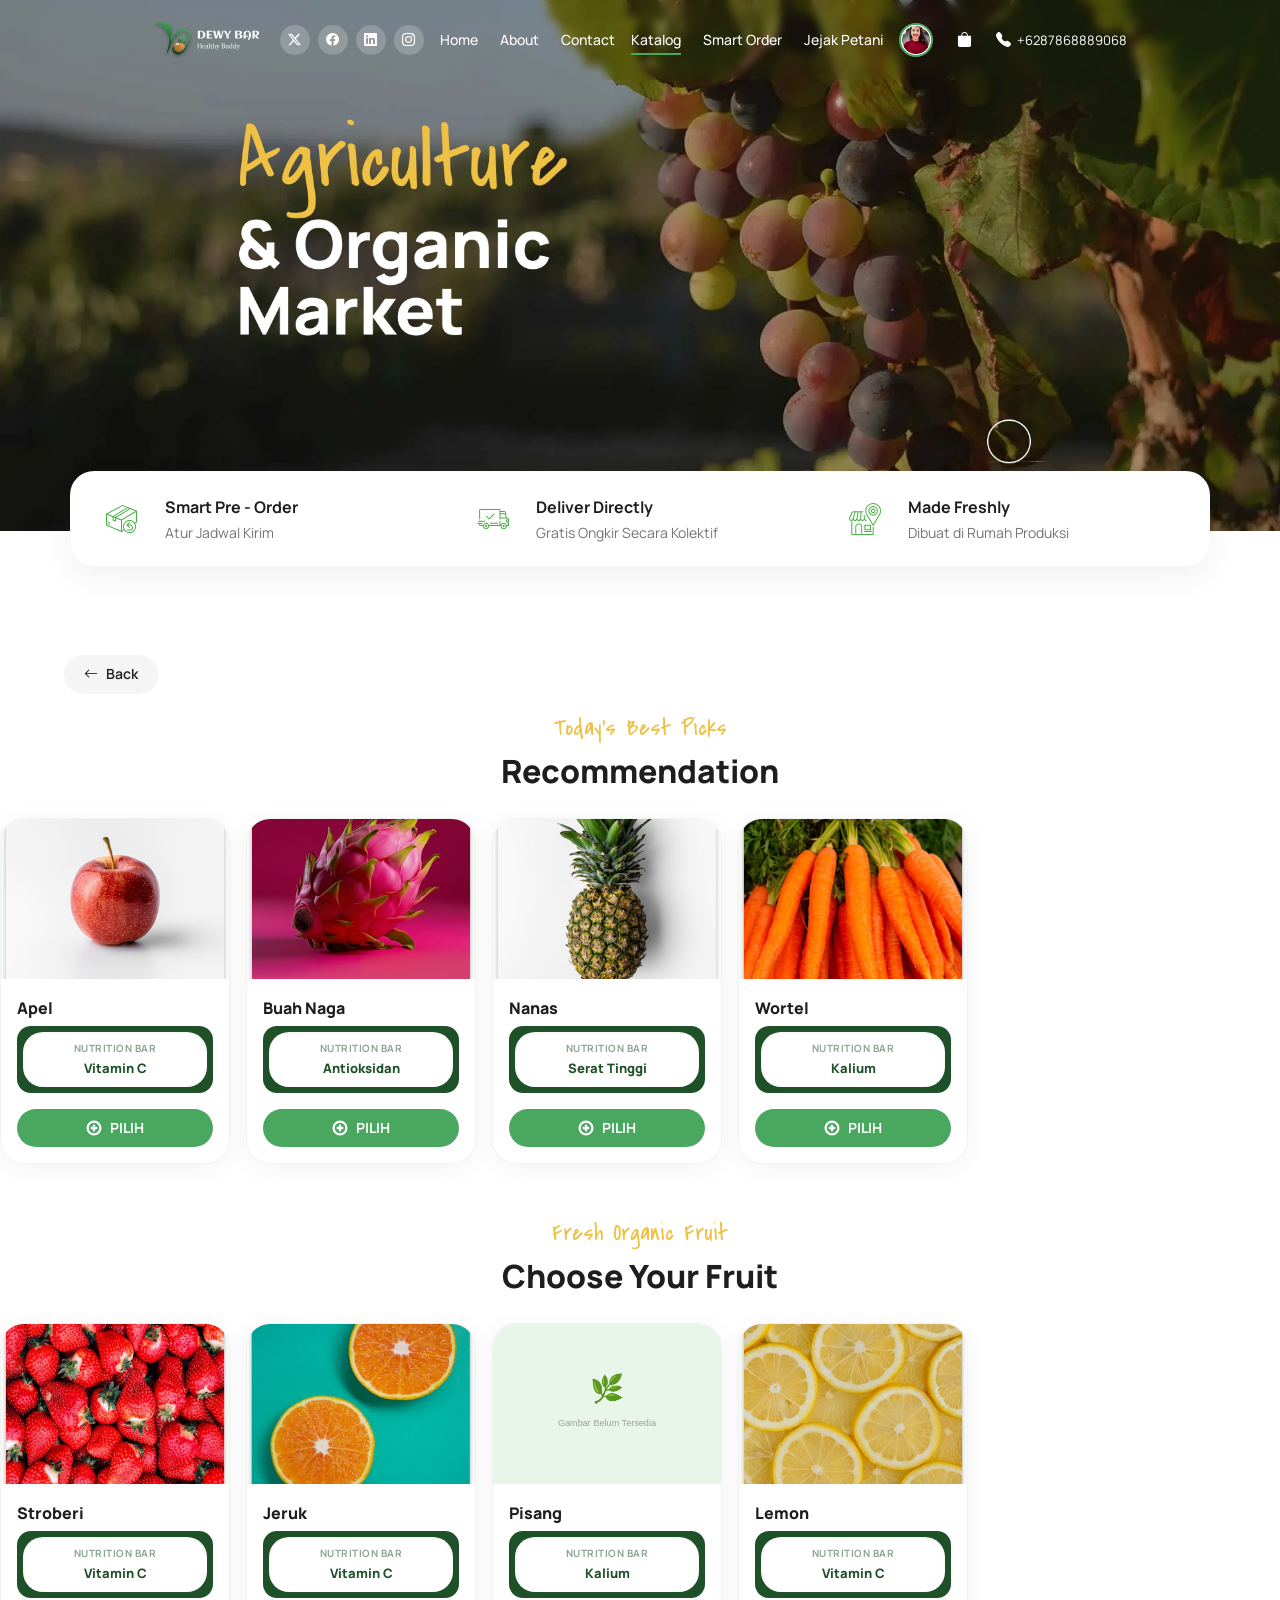
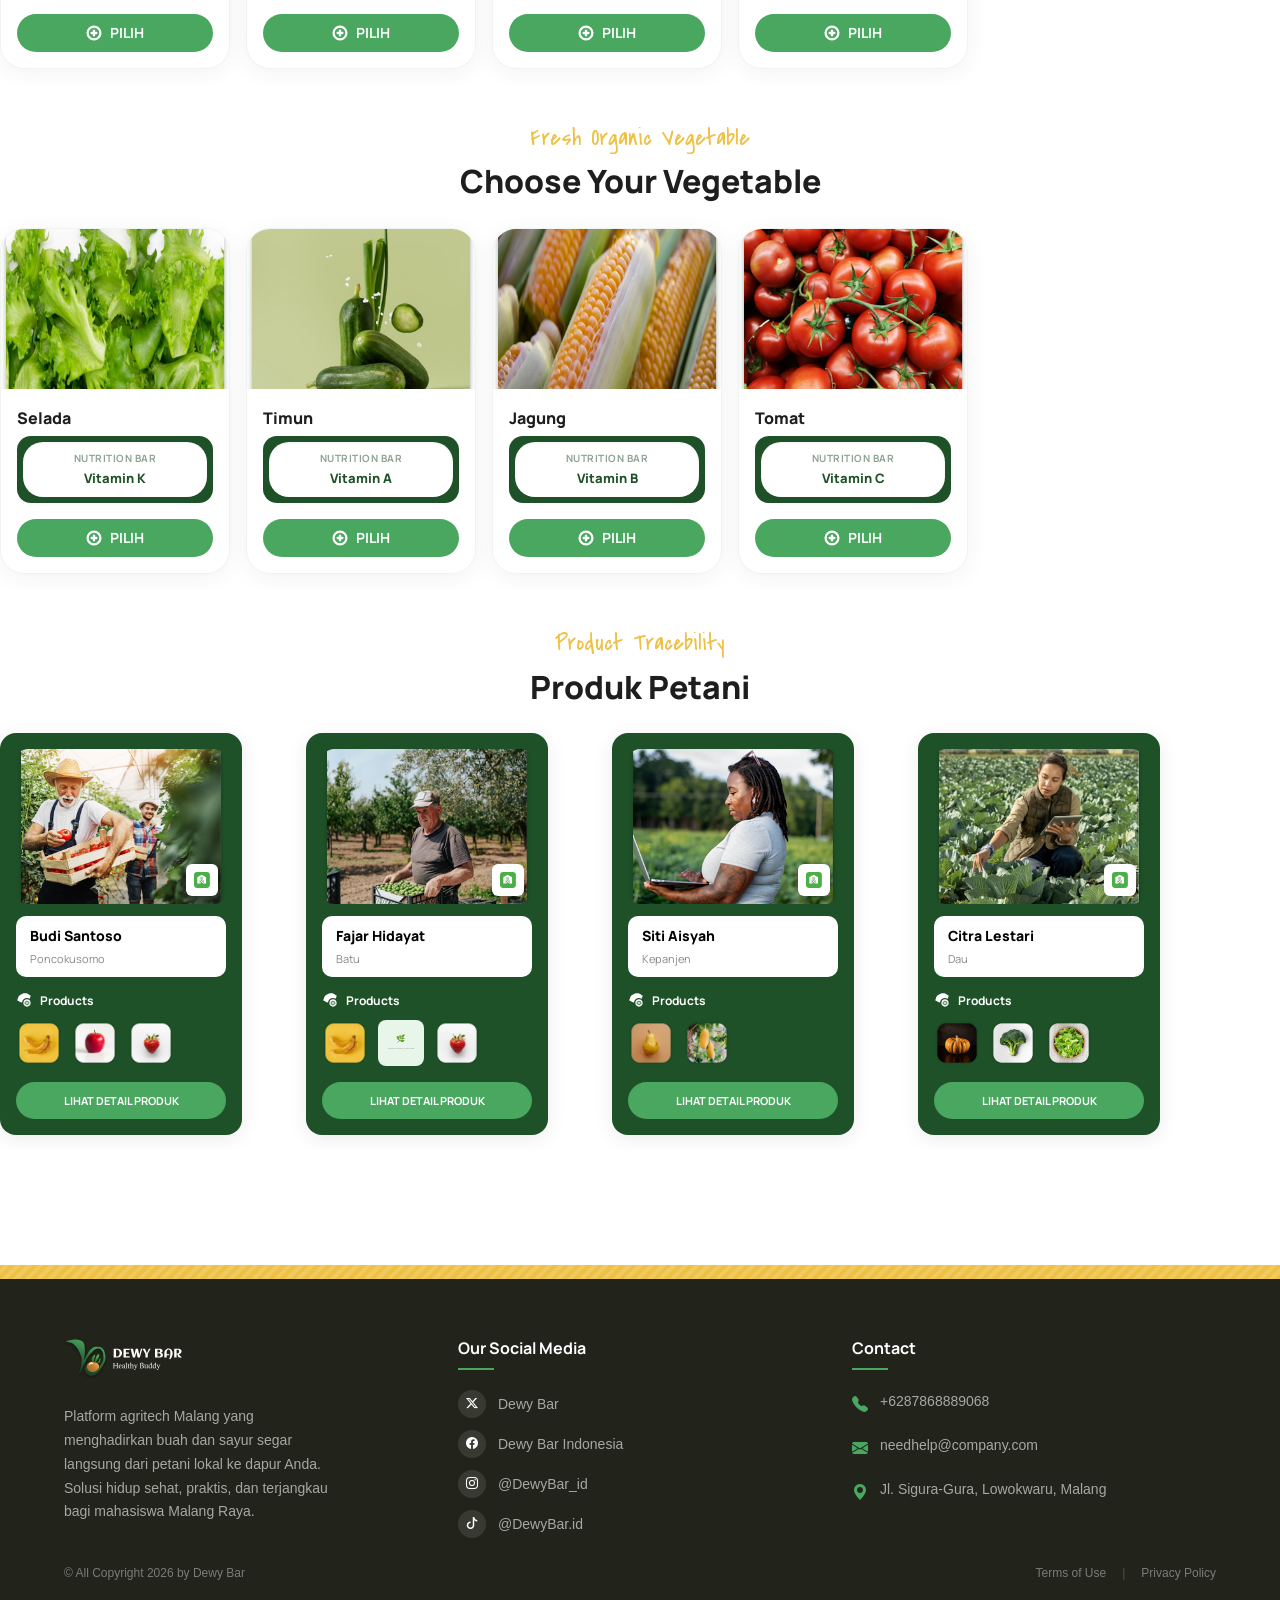
==== views/AfterLogin/katalog-produk-mentah.html @ af2d122d "first commit" ====
<!DOCTYPE html>
<html lang="id">
<head>
  <meta charset="UTF-8">
  <meta name="viewport" content="width=device-width, initial-scale=1.0">
  <title>Katalog Produk Mentah — Dewy Bar</title>
  <link rel="stylesheet" href="https://cdn.jsdelivr.net/npm/bootstrap@5.3.2/dist/css/bootstrap.min.css">
  <link rel="stylesheet" href="https://cdn.jsdelivr.net/npm/bootstrap-icons@1.11.3/font/bootstrap-icons.min.css">
  <link rel="preconnect" href="https://fonts.googleapis.com">
  <link rel="preconnect" href="https://fonts.gstatic.com" crossorigin>
  <link href="https://fonts.googleapis.com/css2?family=Covered+By+Your+Grace&display=swap" rel="stylesheet">
  <link rel="stylesheet" href="../../style/global.css">
  <link rel="stylesheet" href="../../style/navbar.css">
  <link rel="stylesheet" href="../../style/footer.css">
  <link rel="stylesheet" href="../../style/katalog.css">

  <style>
    /* ============================================================
       1. FIX NAVBAR TRANSPARAN MURNI
       ============================================================ */
    .navbar {
      position: fixed !important;
      top: 0;
      left: 0;
      width: 100%;
      z-index: 1000;
      background: transparent !important;
      background-color: transparent !important;
      box-shadow: none !important;
      backdrop-filter: blur(4px) !important;
      -webkit-backdrop-filter: blur(4px) !important;
    }

    .navbar__menu-link, .navbar__phone-number, .navbar__dropdown-name {
      color: #ffffff !important; 
    }
    
    .navbar__social-circle {
      background: rgba(255, 255, 255, 0.2) !important;
      color: #ffffff !important;
    }

    .navbar__hamburger span {
      background: #ffffff !important;
    }
    .navbar__icon-wrapper { color: #ffffff !important; }
    .navbar__cart { color: #ffffff !important; }: MAJU KE KIRI & BERJARAK AMAN DI SISI WEB
       ============================================================ */
    .katalog-main {
      padding-top: 15px !important;
      margin-top: 0 !important;
    }

    .katalog-scroll-container {
      display: flex !important;
      flex-wrap: nowrap !important;
      overflow-x: auto !important;
      gap: 16px !important; /* Jarak antar kartu */
      
      /* Mengunci posisi card pertama agar pas di margin container asli web (24px) */
      padding-left: 24px !important;  
      padding-right: 24px !important; 
      padding-bottom: 15px !important;
      
      /* Snap scroll-padding agar ketika digeser, dia berhenti di batas estetik */
      scroll-padding-left: 24px !important; 
      scroll-padding-right: 24px !important;
      
      /* Trik melebarkan track scroll melampaui pembungkus utama */
      margin-left: -24px !important;
      margin-right: -24px !important;
      scroll-behavior: smooth;
    }

    /* Memastikan komponen kustom tidak rusak atau mengecil di dalam flexbox */
    product-card, farmer-card, product-premium-card {
      display: block !important;
      flex: 0 0 auto !important;
    }

    /* Sembunyikan scrollbar bawaan yang tebal */
    .katalog-scroll-container::-webkit-scrollbar {
      height: 5px;
    }
    .katalog-scroll-container::-webkit-scrollbar-thumb {
      background: rgba(0, 0, 0, 0.1);
      border-radius: 10px;
    }

    /* ============================================================
       3. PEMANGKASAN WHITESPACE ANTAR SECTION (MENGGANTI VAR SP-6)
       ============================================================ */
    .katalog-section {
      margin-top: 0 !important;
      margin-bottom: 35px !important; /* Jarak vertikal ideal antar kategori */
      padding-top: 0 !important;
      padding-bottom: 0 !important;
    }

    /* Mengatasi jarak renggang kosong di bawah sub-title teks */
    .katalog-section div[style*="text-align: center"] {
      margin-bottom: 15px !important; 
    }
  </style>
</head>
<body>

<nav class="navbar" id="mainNavbar">
  <div class="navbar__inner">
    <a href="../../index.html" class="navbar__logo">
      <img src="../../assets/svg/logo_dewy_bar_putih.svg.svg" alt="Dewy Bar" class="navbar__logo-img">
    </a>

    <div class="navbar__social-group">
      <a href="https://www.twitter.com" class="navbar__social-circle" target="_blank" title="Twitter"><i class="bi bi-twitter-x"></i></a>
      <a href="https://www.facebook.com" class="navbar__social-circle" target="_blank" title="Facebook"><i class="bi bi-facebook"></i></a>
      <a href="https://www.linkedin.com" class="navbar__social-circle" target="_blank" title="LinkedIn"><i class="bi bi-linkedin"></i></a>
      <a href="https://www.instagram.com" class="navbar__social-circle" target="_blank" title="Instagram"><i class="bi bi-instagram"></i></a>
    </div>

    <ul class="navbar__nav-links navbar__nav-links--static">
      <li><a href="../../index.html" class="navbar__menu-link">Home</a></li>
      <li><a href="../../index.html#about" class="navbar__menu-link">About</a></li>
      <li><a href="../../index.html#contact" class="navbar__menu-link">Contact</a></li>
    </ul>

    <ul class="navbar__nav-links navbar__nav-links--features">
      <li><a href="katalog-produk-mentah.html" class="navbar__menu-link navbar__menu-link--active">Katalog</a></li>
      <li><a href="smart-pre-order.html" class="navbar__menu-link">Smart Order</a></li>
      <li><a href="jejak-petani.html" class="navbar__menu-link">Jejak Petani</a></li>
    </ul>

    <div class="navbar__actions">
      <div class="navbar__profile">
        <div class="navbar__avatar-wrapper" id="userAvatar" onclick="toggleProfileDropdown()">
          <img src="../../assets/img/homepage/logo_profile.img.png" alt="Profil" class="navbar__avatar">
        </div>
        <div class="navbar__dropdown" id="profileDropdown">
          <div class="navbar__dropdown-name" id="userName">Pengguna</div>
          <hr class="navbar__dropdown-divider">
          <a href="profile-page.html" class="navbar__dropdown-item"><i class="bi bi-person"></i> Profil Saya</a>
          <a href="keranjang.html" class="navbar__dropdown-item"><i class="bi bi-bag"></i> Keranjang</a>
          <a href="smart-pre-order.html" class="navbar__dropdown-item"><i class="bi bi-calendar2-check"></i> Smart Order</a>
          <hr class="navbar__dropdown-divider">
          <a href="#" class="navbar__dropdown-item navbar__dropdown-item--danger" onclick="handleLogout()"><i class="bi bi-box-arrow-right"></i> Logout</a>
        </div>
      </div>

      <a href="keranjang.html" class="navbar__cart" title="Keranjang">
        <span class="navbar__icon-wrapper"><i class="bi bi-bag-fill"></i></span>
        <span class="navbar__cart-badge" id="cartBadge" style="display:none;">0</span>
      </a>

      <div class="navbar__phone">
        <span class="navbar__icon-wrapper"><i class="bi bi-telephone-fill"></i></span>
        <span class="navbar__phone-number">+6287868889068</span>
      </div>
      
      <button class="navbar__hamburger" id="hamburgerBtn">
        <span></span><span></span><span></span>
      </button>
    </div>
  </div>
</nav>

<section class="katalog-hero-clean">
  <img src="../../assets/img/katalog-produk-mentah/hero-katalog-mentah.png" alt="Katalog Mentah Banner" class="hero-clean__img">
</section>

<div class="katalog-features">
  <div class="katalog-features__inner">
    <div class="katalog-feature">
      <div class="katalog-feature__icon-wrap">
        <img src="../../assets/svg/katalog-paket.svg" alt="Smart Pre-Order" width="32" height="32" onerror="this.src='../../assets/images/placeholder.svg'">
      </div>
      <div>
        <p class="katalog-feature__title">Smart Pre - Order</p>
        <p class="katalog-feature__sub">Atur Jadwal Kirim</p>
      </div>
    </div>

    <div class="katalog-feature">
      <div class="katalog-feature__icon-wrap">
        <img src="../../assets/svg/katalog-rumah-produk.svg" alt="Deliver Directly" width="32" height="32" onerror="this.src='../../assets/images/placeholder.svg'">
      </div>
      <div>
        <p class="katalog-feature__title">Deliver Directly</p>
        <p class="katalog-feature__sub">Gratis Ongkir Secara Kolektif</p>
      </div>
    </div>

    <div class="katalog-feature">
      <div class="katalog-feature__icon-wrap">
        <img src="../../assets/svg/katalog_rumah-produksi.svg" alt="Made Freshly" width="32" height="32" onerror="this.src='../../assets/images/placeholder.svg'">
      </div>
      <div>
        <p class="katalog-feature__title">Made Freshly</p>
        <p class="katalog-feature__sub">Dibuat di Rumah Produksi</p>
      </div>
    </div>
  </div>
</div>

<main class="katalog-main">
  <div class="container">

    <div style="margin-bottom: 15px;">
      <button class="back-pill" onclick="history.back()"><i class="bi bi-arrow-left"></i> Back</button>
    </div>

    <!-- SECTION 1 -->
    <section class="katalog-section">
      <div style="text-align: center;">
        <span class="font-covered-grace">Today's Best Picks</span>
        <h2 class="katalog-section-title">Recommendation</h2>
      </div>
      <div class="katalog-scroll-container">
        <product-card id="apel-today" name="Apel" price="15000" badge="Vitamin C" img="../../assets/img/katalog-produk-mentah/pilihan-card/apel.png" type="buah"></product-card>
        <product-card id="buah-naga-today" name="Buah Naga" price="18000" badge="Antioksidan" img="../../assets/img/katalog-produk-mentah/pilihan-card/naga.png" type="buah"></product-card>
        <product-card id="nanas-today" name="Nanas" price="25000" badge="Serat Tinggi" img="../../assets/img/katalog-produk-mentah/pilihan-card/nanas.png" type="buah"></product-card>
        <product-card id="wortel-today" name="Wortel" price="12000" badge="Kalium" img="../../assets/img/katalog-produk-mentah/pilihan-card/wortel.png" type="sayur"></product-card>
      </div>
    </section>

    <!-- SECTION 2 -->
    <section class="katalog-section">
      <div style="text-align: center;">
        <span class="font-covered-grace">Fresh Organic Fruit</span>
        <h2 class="katalog-section-title">Choose Your Fruit</h2>
      </div>
      <div class="katalog-scroll-container">
        <product-card id="stroberi" name="Stroberi" price="25000" badge="Vitamin C" img="../../assets/img/katalog-produk-mentah/pilihan-card/stroberi.png" type="buah"></product-card>
        <product-card id="jeruk" name="Jeruk" price="18000" badge="Vitamin C" img="../../assets/img/katalog-produk-mentah/pilihan-card/jeruk.png" type="buah"></product-card>
        <product-card id="pisang" name="Pisang" price="17500" badge="Kalium" img="../../assets/img/katalog-produk-mentah/pisang.png" type="buah"></product-card>
        <product-card id="lemon" name="Lemon" price="15000" badge="Vitamin C" img="../../assets/img/katalog-produk-mentah/pilihan-card/lemon.png" type="buah"></product-card>
      </div>
    </section>

    <!-- SECTION 3 -->
    <section class="katalog-section">
      <div style="text-align: center;">
        <span class="font-covered-grace">Fresh Organic Vegetable</span>
        <h2 class="katalog-section-title">Choose Your Vegetable</h2>
      </div>
      <div class="katalog-scroll-container">
        <product-card id="selada" name="Selada" price="12000" badge="Vitamin K" img="../../assets/img/katalog-produk-mentah/pilihan-card/selada.png" type="sayur"></product-card>
        <product-card id="timun" name="Timun" price="14000" badge="Vitamin A" img="../../assets/img/katalog-produk-mentah/pilihan-card/timun.png" type="sayur"></product-card>
        <product-card id="jagung" name="Jagung" price="11000" badge="Vitamin B" img="../../assets/img/katalog-produk-mentah/pilihan-card/jagung.png" type="sayur"></product-card>
        <product-card id="tomat" name="Tomat" price="8000" badge="Vitamin C" img="../../assets/img/katalog-produk-mentah/pilihan-card/tomat.png" type="sayur"></product-card>
      </div>
    </section>

    <!-- SECTION 4 -->
    <section class="katalog-section">
      <div style="text-align: center;">
        <span class="font-covered-grace">Product Tracebility</span>
        <h2 class="katalog-section-title">Produk Petani</h2>
      </div>
      <div class="katalog-scroll-container">
        <farmer-card id="petani-1" name="Budi Santoso" lokasi="Poncokusomo" img="../../assets/img/petani/budi.png" crops-img="../../assets/img/produk-petani/pisang.png, ../../assets/img/produk-petani/apel.png, ../../assets/img/produk-petani/stroberi.png"></farmer-card>
        <farmer-card id="petani-2" name="Fajar Hidayat" lokasi="Batu" img="../../assets/img/petani/fajar.png" crops-img="../../assets/img/produk-petani/pisang.png, ../../assets/img/produk-petani/jambu.png, ../../assets/img/produk-petani/stroberi.png"></farmer-card>
        <farmer-card id="petani-3" name="Siti Aisyah" lokasi="Kepanjen" img="../../assets/img/petani/siti.png" crops-img="../../assets/img/produk-petani/pir.png, ../../assets/img/produk-petani/nangka.png"></farmer-card>
        <farmer-card id="petani-4" name="Citra Lestari" lokasi="Dau" img="../../assets/img/petani/citra.png" crops-img="../../assets/img/produk-petani/labu.png, ../../assets/img/produk-petani/brokoli.png, ../../assets/img/produk-petani/selada.png"></farmer-card>
      </div>
    </section>

  </div>
</main>

<div id="footer-container"></div>

<div class="toast-notif" id="toastNotif">
  <i class="bi bi-check-circle-fill"></i>
  <span id="toastMsg"></span>
</div>

<script src="https://cdn.jsdelivr.net/npm/bootstrap@5.3.2/dist/js/bootstrap.bundle.min.js"></script>
<script src="../../javascript/auth.js"></script>
<script src="../../javascript/cart.js"></script>
<script src="../../javascript/navbar.js"></script>
<script src="../../javascript/katalog.js"></script>
<script src="../../javascript/main.js"></script>

</body>
</html>
---- style/global.css ----
/* ============================================================
   DEWY BAR — GLOBAL CSS
   File: style/global.css
   Tokens desain, reset, utilities, animasi global
   ============================================================ */

/* --- GOOGLE FONTS --- */
@import url('https://fonts.googleapis.com/css2?family=Covered+By+Your+Grace&family=Manrope:wght@400;500;600;700;800&display=swap');

/* --- CSS CUSTOM PROPERTIES --- */
:root {
  /* Warna utama */
  --clr-primary:       #49A760;
  --clr-primary-2:     #4BAF47;
  --clr-primary-dark:  #1F4E3D;
  --clr-primary-light: #e8f5e9;
  --clr-accent:        #EEC044;
  --clr-accent-dark:   #d4a020;

  /* Netral */
  --clr-dark:       #1e1e1e;
  --clr-gray-700:   #4a4a4a;
  --clr-gray-500:   #757575;
  --clr-gray-400:   #9e9e9e;
  --clr-gray-100:   #f5f5f5;
  --clr-white:      #ffffff;
  --clr-border:     #e0e0e0;
  --clr-footer-bg:  #1e1e1e;

  /* Tipografi */
  --font-display: 'Covered By Your Grace', cursive;
  --font-body:    'Manrope', sans-serif;

  --fs-xs:   0.75rem;
  --fs-sm:   0.875rem;
  --fs-base: 1rem;
  --fs-md:   1.125rem;
  --fs-lg:   1.5rem;
  --fs-xl:   2rem;
  --fs-2xl:  2.5rem;
  --fs-3xl:  3rem;

  --fw-regular:   400;
  --fw-medium:    500;
  --fw-semibold:  600;
  --fw-bold:      700;
  --fw-extrabold: 800;

  /* Spacing (kelipatan 4px) */
  --sp-1:  0.25rem;
  --sp-2:  0.5rem;
  --sp-3:  0.75rem;
  --sp-4:  1rem;
  --sp-5:  1.25rem;
  --sp-6:  1.5rem;
  --sp-8:  2rem;
  --sp-10: 2.5rem;
  --sp-12: 3rem;
  --sp-16: 4rem;
  --sp-20: 5rem;

  /* Border radius */
  --radius-sm:   4px;
  --radius-md:   8px;
  --radius-lg:   16px;
  --radius-xl:   24px;
  --radius-full: 9999px;

  /* Shadow */
  --shadow-sm: 0 1px 3px rgba(0,0,0,0.08);
  --shadow-md: 0 4px 12px rgba(0,0,0,0.12);
  --shadow-lg: 0 8px 24px rgba(0,0,0,0.16);

  /* Transisi */
  --transition-fast:   0.15s ease;
  --transition-normal: 0.3s ease;
  --transition-slow:   0.5s ease;

  /* Layout */
  --container-max: 1200px;
  --container-pad: 1.5rem;
}

/* --- RESET --- */
*, *::before, *::after { box-sizing: border-box; margin: 0; padding: 0; }

html { scroll-behavior: smooth; font-size: 16px; }

body {
  font-family: var(--font-body);
  font-size:   var(--fs-base);
  font-weight: var(--fw-regular);
  color:       var(--clr-dark);
  background:  var(--clr-white);
  line-height: 1.6;
  -webkit-font-smoothing: antialiased;
}

img { max-width: 100%; display: block; object-fit: cover; }
a   { text-decoration: none; color: inherit; transition: color var(--transition-fast); }
ul, ol { list-style: none; }
button { cursor: pointer; font-family: var(--font-body); border: none; outline: none; background: none; }
input, textarea, select { font-family: var(--font-body); font-size: var(--fs-base); outline: none; }

/* --- LAYOUT UTILITIES --- */
.container {
  width:     100%;
  max-width: var(--container-max);
  margin:    0 auto;
  padding:   0 var(--container-pad);
}

.flex         { display: flex; }
.flex-center  { display: flex; align-items: center; justify-content: center; }
.flex-between { display: flex; align-items: center; justify-content: space-between; }
.flex-col     { display: flex; flex-direction: column; }
.flex-wrap    { flex-wrap: wrap; }
.align-center { align-items: center; }
.gap-2  { gap: var(--sp-2); }
.gap-3  { gap: var(--sp-3); }
.gap-4  { gap: var(--sp-4); }
.gap-6  { gap: var(--sp-6); }
.gap-8  { gap: var(--sp-8); }

.grid-2 { display: grid; grid-template-columns: repeat(2, 1fr); gap: var(--sp-6); }
.grid-3 { display: grid; grid-template-columns: repeat(3, 1fr); gap: var(--sp-6); }
.grid-4 { display: grid; grid-template-columns: repeat(4, 1fr); gap: var(--sp-6); }

.text-center  { text-align: center; }
.text-left    { text-align: left; }
.text-right   { text-align: right; }
.text-accent  { color: var(--clr-accent); }
.text-primary { color: var(--clr-primary); }
.text-white   { color: var(--clr-white); }
.text-muted   { color: var(--clr-gray-400); }

/* --- TIPOGRAFI --- */
h1,h2,h3,h4,h5,h6 {
  font-family: var(--font-body);
  font-weight: var(--fw-extrabold);
  line-height: 1.2;
  color: var(--clr-dark);
}
h1 { font-size: var(--fs-3xl); }
h2 { font-size: var(--fs-2xl); }
h3 { font-size: var(--fs-xl); }
h4 { font-size: var(--fs-lg); }
h5 { font-size: var(--fs-md); }
h6 { font-size: var(--fs-base); }
p  { line-height: 1.7; color: var(--clr-gray-700); }

.font-display { font-family: var(--font-display) !important; }

/* --- TOMBOL --- */
.btn {
  display:         inline-flex;
  align-items:     center;
  justify-content: center;
  gap:             var(--sp-2);
  padding:         var(--sp-3) var(--sp-6);
  border-radius:   var(--radius-full);
  font-size:       var(--fs-sm);
  font-weight:     var(--fw-bold);
  transition:      all var(--transition-fast);
  white-space:     nowrap;
  cursor:          pointer;
  border:          none;
}
.btn-primary { background: var(--clr-primary); color: var(--clr-white); }
.btn-primary:hover { background: var(--clr-primary-dark); transform: translateY(-1px); box-shadow: var(--shadow-md); color: var(--clr-white); }
.btn-outline { background: transparent; border: 2px solid var(--clr-primary); color: var(--clr-primary); }
.btn-outline:hover { background: var(--clr-primary); color: var(--clr-white); }
.btn-accent { background: var(--clr-accent); color: var(--clr-dark); }
.btn-accent:hover { background: var(--clr-accent-dark); transform: translateY(-1px); }
.btn-white { background: var(--clr-white); color: var(--clr-primary); }
.btn-white:hover { background: var(--clr-primary-light); }
.btn-sm { padding: var(--sp-2) var(--sp-4); font-size: var(--fs-xs); }
.btn-lg { padding: var(--sp-4) var(--sp-8); font-size: var(--fs-md); }

/* --- FORM --- */
.form-group  { display: flex; flex-direction: column; gap: var(--sp-2); }
.form-label  { font-size: var(--fs-sm); font-weight: var(--fw-semibold); color: var(--clr-dark); }
.form-input  {
  width: 100%; padding: var(--sp-3) var(--sp-4);
  background: var(--clr-gray-100);
  border: 2px solid transparent;
  border-radius: var(--radius-md);
  font-size: var(--fs-sm); color: var(--clr-dark);
  transition: border-color var(--transition-fast);
}
.form-input:focus  { border-color: var(--clr-primary); background: var(--clr-white); }
.form-input::placeholder { color: var(--clr-gray-400); }

/* --- CARD --- */
.card {
  background: var(--clr-white); border-radius: var(--radius-lg);
  box-shadow: var(--shadow-md); overflow: hidden;
  transition: transform var(--transition-normal), box-shadow var(--transition-normal);
}
.card:hover { transform: translateY(-4px); box-shadow: var(--shadow-lg); }
.card-body  { padding: var(--sp-6); }
.card-img   { width: 100%; height: 200px; }

/* --- SECTION --- */
.section    { padding: var(--sp-20) 0; }
.section-sm { padding: var(--sp-12) 0; }
.section-title {
  font-size: var(--fs-2xl); text-align: center; margin-bottom: var(--sp-12); position: relative;
}
.section-title::after {
  content: ''; display: block; width: 60px; height: 3px;
  background: var(--clr-primary); margin: var(--sp-3) auto 0; border-radius: var(--radius-full);
}

/* --- BADGE --- */
.badge { display: inline-block; padding: var(--sp-1) var(--sp-3); border-radius: var(--radius-full); font-size: var(--fs-xs); font-weight: var(--fw-bold); }
.badge-primary { background: var(--clr-primary-light); color: var(--clr-primary); }
.badge-accent  { background: #fff3e0; color: var(--clr-accent); }
.badge-green   { background: var(--clr-primary); color: #fff; }

/* --- OVERLAY --- */
.overlay { position: relative; }
.overlay::before { content: ''; position: absolute; inset: 0; background: rgba(0,0,0,0.45); z-index: 1; }
.overlay > * { position: relative; z-index: 2; }

/* --- BACK PILL --- */
.back-pill {
  display: inline-flex; align-items: center; gap: var(--sp-2);
  padding: var(--sp-2) var(--sp-5);
  background: var(--clr-gray-100); border-radius: var(--radius-full);
  font-size: var(--fs-sm); font-weight: var(--fw-semibold);
  color: var(--clr-dark); transition: all var(--transition-fast);
  cursor: pointer; border: none;
}
.back-pill:hover { background: var(--clr-primary); color: #fff; }

/* --- TOAST --- */
.toast-notif {
  position: fixed; bottom: var(--sp-8); right: var(--sp-8);
  background: var(--clr-primary); color: #fff;
  padding: var(--sp-4) var(--sp-6); border-radius: var(--radius-md);
  box-shadow: var(--shadow-lg); font-size: var(--fs-sm); font-weight: 600;
  display: flex; align-items: center; gap: var(--sp-3);
  z-index: 9999; transform: translateY(80px); opacity: 0;
  transition: all 0.4s ease;
}
.toast-notif.show { transform: translateY(0); opacity: 1; }

/* --- MODAL POPUP --- */
.modal-overlay {
  position: fixed; inset: 0; background: rgba(0,0,0,0.6);
  z-index: 9000; display: flex; align-items: center; justify-content: center;
  opacity: 0; visibility: hidden; transition: all var(--transition-fast);
}
.modal-overlay.open { opacity: 1; visibility: visible; }
.modal-box {
  background: #fff; border-radius: var(--radius-xl);
  padding: var(--sp-8); max-width: 460px; width: 90%;
  text-align: center; transform: scale(0.9);
  transition: transform var(--transition-fast); box-shadow: var(--shadow-lg);
}
.modal-overlay.open .modal-box { transform: scale(1); }
.modal-icon { width: 72px; height: 72px; border-radius: 50%; display: flex; align-items: center; justify-content: center; font-size: 2rem; margin: 0 auto var(--sp-4); }
.modal-icon.success { background: #e8f5e9; color: var(--clr-primary); }
.modal-icon.danger  { background: #ffebee; color: #ef5350; }
.modal-title { font-size: var(--fs-xl); font-weight: var(--fw-extrabold); }

/* --- ANIMASI --- */
@keyframes fadeInUp { from { opacity: 0; transform: translateY(24px); } to { opacity: 1; transform: translateY(0); } }
@keyframes fadeIn   { from { opacity: 0; } to { opacity: 1; } }
@keyframes pulse    { 0%,100% { transform: scale(1); } 50% { transform: scale(1.05); } }

.animate-fadeInUp { animation: fadeInUp 0.6s ease both; }
.animate-fadeIn   { animation: fadeIn 0.4s ease both; }

/* --- DIVIDER --- */
.divider { border: none; border-top: 1px solid var(--clr-gray-100); margin: var(--sp-8) 0; }

/* --- SCROLLBAR --- */
::-webkit-scrollbar       { width: 6px; }
::-webkit-scrollbar-track { background: var(--clr-gray-100); }
::-webkit-scrollbar-thumb { background: var(--clr-primary); border-radius: var(--radius-full); }

/* --- RESPONSIVE --- */
@media (max-width: 992px) {
  .grid-4 { grid-template-columns: repeat(2, 1fr); }
  .grid-3 { grid-template-columns: repeat(2, 1fr); }
}
@media (max-width: 768px) {
  :root { --fs-3xl: 2rem; --fs-2xl: 1.75rem; --fs-xl: 1.5rem; }
  .grid-2, .grid-3, .grid-4 { grid-template-columns: 1fr; }
  .section    { padding: var(--sp-12) 0; }
  .section-sm { padding: var(--sp-8) 0; }
}

img {
  max-width: 100%;
  height: auto;
  display: block;
}

* {
  box-sizing: border-box;
}

html, body {
  overflow-x: hidden;
}
---- style/navbar.css ----
/* ============================================================
   DEWY BAR — NAVBAR.CSS
   Khusus untuk halaman AfterLogin (struktur navbar berbeda)
   ============================================================ */

/* Reset list bawaan di dalam navbar */
.navbar ul, .navbar li {
  margin: 0;
  padding: 0;
  list-style: none;
}
.navbar a { text-decoration: none; }

/* ── BASE NAVBAR (AfterLogin: langsung putih, fixed) ── */
.navbar {
  position: fixed;
  top: 0; left: 0;
  width: 100%;
  z-index: 1000;
  background: rgba(255,255,255,0.97);
  backdrop-filter: blur(8px);
  -webkit-backdrop-filter: blur(8px);
  box-shadow: var(--shadow-sm);
  transition: box-shadow var(--transition-normal);
}
.navbar.scrolled { box-shadow: var(--shadow-md); }

/* ── INNER LAYOUT ── */
.navbar__inner {
  max-width: 1380px;
  margin: 0 auto;
  padding: 0 24px;
  height: 64px;
  display: flex;
  align-items: center;
  gap: 16px;
}

/* ── LOGO ── */
.navbar__logo {
  display: flex;
  align-items: center;
  gap: 10px;
  flex-shrink: 0;
  color: var(--clr-dark);
}
.navbar__logo-img  { height: 36px; width: auto; }
.navbar__logo-text { font-weight: 700; font-size: 15px; line-height: 1.1; color: var(--clr-primary); }
.navbar__logo-text span { display: block; font-size: 9px; font-weight: 400; color: var(--clr-gray-400); }

/* ── SOCIAL CIRCLES ── */
.navbar__social-group {
  display: flex;
  align-items: center;
  gap: 8px;
  flex-shrink: 0;
}
.navbar__social-circle {
  width: 30px; height: 30px;
  background: var(--clr-gray-100);
  border-radius: 50%;
  display: inline-flex;
  align-items: center;
  justify-content: center;
  color: var(--clr-gray-500);
  font-size: 13px;
  transition: background var(--transition-fast), color var(--transition-fast);
}
.navbar__social-circle:hover { background: var(--clr-primary); color: #fff; }

/* ── NAV LINKS ── */
.navbar__nav-links {
  display: flex;
  align-items: center;
  gap: 22px;
  flex-shrink: 0;
}
.navbar__nav-links--static  { margin-right: auto; padding-left: 8px; }
.navbar__nav-links--features { padding-right: 8px; }

.navbar__menu-link {
  color: var(--clr-dark);
  font-weight: 500;
  font-size: 14px;
  padding: 6px 0;
  position: relative;
  white-space: nowrap;
  transition: color var(--transition-fast);
}
.navbar__menu-link::after {
  content: '';
  position: absolute;
  bottom: 0; left: 0;
  width: 0; height: 2px;
  background: var(--clr-primary);
  transition: width var(--transition-normal);
}
.navbar__menu-link:hover,
.navbar__menu-link.active { color: var(--clr-primary); }
.navbar__menu-link:hover::after,
.navbar__menu-link.active::after { width: 100%; }

/* ── ACTIONS ── */
.navbar__actions {
  display: flex;
  align-items: center;
  gap: 20px;
  flex-shrink: 0;
}

.navbar__phone {
  display: flex;
  align-items: center;
  gap: 6px;
  color: var(--clr-gray-700);
  font-size: 13px;
  white-space: nowrap;
}
.navbar__icon-wrapper {
  display: inline-flex;
  align-items: center;
  justify-content: center;
  font-size: 15px;
  color: var(--clr-primary);
}

/* Cart */
.navbar__cart {
  position: relative;
  display: inline-flex;
  align-items: center;
  color: var(--clr-dark);
  font-size: 18px;
  padding: 4px;
  transition: color var(--transition-fast);
}
.navbar__cart:hover { color: var(--clr-primary); }
.navbar__cart-badge {
  position: absolute;
  top: -2px; right: -4px;
  background: var(--clr-accent);
  color: var(--clr-dark);
  font-size: 8px; font-weight: 700;
  min-width: 15px; height: 15px;
  border-radius: 50%;
  display: flex; align-items: center; justify-content: center;
}

/* Avatar & Dropdown */
.navbar__profile { position: relative; }
.navbar__avatar-wrapper {
  width: 34px; height: 34px;
  border-radius: 50%;
  overflow: hidden;
  border: 2px solid var(--clr-primary);
  cursor: pointer;
  display: flex; align-items: center; justify-content: center;
  background: var(--clr-white);
}
.navbar__avatar { width: 100%; height: 100%; object-fit: cover; }

.navbar__dropdown {
  position: absolute;
  top: 45px; right: 0;
  background: var(--clr-white);
  border-radius: var(--radius-md);
  box-shadow: var(--shadow-lg);
  padding: 8px 0;
  min-width: 180px;
  opacity: 0; visibility: hidden;
  transform: translateY(-8px);
  transition: all var(--transition-fast);
  z-index: 1010;
}
.navbar__dropdown.open { opacity: 1; visibility: visible; transform: translateY(0); }
.navbar__dropdown-name { padding: 4px 16px; font-weight: 600; font-size: 13px; color: var(--clr-dark); }
.navbar__dropdown-divider { border: 0; border-top: 1px solid var(--clr-border); margin: 6px 0; }
.navbar__dropdown-item {
  display: flex; align-items: center; gap: 8px;
  padding: 8px 16px;
  font-size: 13px; color: var(--clr-gray-700);
  transition: all var(--transition-fast);
}
.navbar__dropdown-item:hover { background: var(--clr-gray-100); color: var(--clr-primary); }
.navbar__dropdown-item--danger { color: #ef5350; }
.navbar__dropdown-item--danger:hover { background: #ffebee; color: #ef5350; }

/* Hamburger */
.navbar__hamburger {
  display: none;
  flex-direction: column;
  justify-content: center;
  gap: 5px;
  background: none; border: none;
  cursor: pointer;
  padding: 4px;
  width: 32px;
  height: 32px;
  flex-shrink: 0;
}
.navbar__hamburger span {
  display: block;
  width: 22px; height: 2.5px;
  background: var(--clr-dark);
  border-radius: 2px;
  transition: all var(--transition-fast);
  transform-origin: center;
}
.navbar__hamburger.open span:nth-child(1) { transform: translateY(7.5px) rotate(45deg); }
.navbar__hamburger.open span:nth-child(2) { opacity: 0; transform: scaleX(0); }
.navbar__hamburger.open span:nth-child(3) { transform: translateY(-7.5px) rotate(-45deg); }

/* BTN LOGIN (homepage before login) */
.navbar__auth-buttons {
  display: flex;
  align-items: center;
  gap: 10px;
  flex-shrink: 0;
}

.btn-nav-auth {
  display: inline-flex;
  align-items: center;
  justify-content: center;
  padding: 8px 20px;
  border-radius: var(--radius-full);
  font-size: var(--fs-sm);
  font-weight: var(--fw-bold);
  transition: all var(--transition-fast);
  white-space: nowrap;
  text-decoration: none;
  cursor: pointer;
}
.btn-nav-auth--login {
  background: transparent;
  border: 2px solid var(--clr-primary);
  color: var(--clr-primary);
}
.btn-nav-auth--login:hover {
  background: var(--clr-primary);
  color: #fff;
}
.btn-nav-auth--signup {
  background: var(--clr-primary);
  border: 2px solid var(--clr-primary);
  color: #fff;
}
.btn-nav-auth--signup:hover {
  background: var(--clr-primary-dark);
  border-color: var(--clr-primary-dark);
}


/* bagian kanan (profile + cart) */
.navbar__right {
  display: flex;
  align-items: center;
  gap: 12px;
}

/* ── RESPONSIVE ── */
@media (max-width: 1100px) {
  .navbar__nav-links,
  .navbar__social-group,
  .navbar__phone { display: none; }
  .navbar__hamburger { display: flex; }
  .navbar__auth-buttons { gap: 8px; }
  .btn-nav-auth { padding: 6px 14px; font-size: 12px; }

  /* Menu terbuka saat hamburger aktif */
  .navbar__nav-links.mobile-open {
    display: flex;
    position: fixed;
    top: 64px;
    left: 0;
    width: 100%;
    background: #fff;
    flex-direction: column;
    align-items: flex-start;
    padding: 10px 0;
    box-shadow: 0 4px 12px rgba(0,0,0,0.1);
    z-index: 999;
  }

  .navbar__nav-links.mobile-open .navbar__menu-link {
    color: var(--clr-dark) !important;
    padding: 12px 24px;
    width: 100%;
    display: block;
  }

  .navbar__nav-links.mobile-open .navbar__menu-link:hover,
  .navbar__nav-links.mobile-open .navbar__menu-link.active {
    color: var(--clr-primary) !important;
  }
}
---- style/footer.css ----
/* ============================================================
   DEWY BAR — CLEAN & HIGH-FIDELITY FOOTER CSS
   File: style/footer.css
   ============================================================ */

.footer-stripe {
  height: 14px;
  background: var(--clr-accent);
  background-image: repeating-linear-gradient(
    -45deg, transparent, transparent 4px,
    rgba(255,255,255,0.15) 4px, rgba(255,255,255,0.15) 8px
  );
}

/* KONDISI BARU YANG BENAR DI FILE style/footer.css */
.footer {
  background-color: #22241b; /* <--- GANTI MENJADI KODE INI (Abu-abu gelap kehitaman) */
  color: #ffffff;
  padding: 60px 0 30px 0;
  font-family: Arial, sans-serif;
}

/* .footer__grid {
  display: grid;
  grid-template-columns: 1.5fr 1fr 1fr;
  gap: var(--sp-12);
  padding-bottom: var(--sp-12);
  border-bottom: 1px solid rgba(255,255,255,0.1);
} */

.footer__grid {
  display: grid;
  grid-template-columns: repeat(auto-fit, minmax(250px, 1fr));
  gap: 40px;
}

/* BRAND */
.footer__brand { display: flex; flex-direction: column; gap: var(--sp-4); }
.footer__brand-logo { display: flex; align-items: center; gap: var(--sp-3); }
.footer__brand-logo-img { height: 40px; width: auto; }
.footer__brand-name {
  font-weight: var(--fw-extrabold); font-size: var(--fs-lg);
  color: var(--clr-white); line-height: 1;
}
.footer__brand-name span {
  display: block; font-size: var(--fs-xs);
  font-weight: var(--fw-medium); color: var(--clr-accent); margin-top: 2px;
}
.footer__brand-desc {
  font-size: var(--fs-sm); color: rgba(255,255,255,0.6); line-height: 1.7; max-width: 280px;
}

/* KOLOM TITLE */
.footer__col-title {
  font-size: var(--fs-base); font-weight: var(--fw-bold);
  color: var(--clr-white); margin-bottom: var(--sp-5);
  position: relative; padding-bottom: var(--sp-3);
  margin-top: 0;
}
.footer__col-title::after {
  content: ''; position: absolute; bottom: 0; left: 0;
  width: 36px; height: 2px; background: var(--clr-primary);
}

/* SOCIAL */
.footer__social-list { display: flex; flex-direction: column; gap: var(--sp-3); }
.footer__social-item { display: flex; align-items: center; gap: var(--sp-3); text-decoration: none; }
.footer__social-icon {
  width: 28px; height: 28px; border-radius: var(--radius-full);
  background: rgba(255,255,255,0.1);
  display: flex; align-items: center; justify-content: center;
  font-size: var(--fs-xs); flex-shrink: 0;
  transition: background var(--transition-fast); color: #fff;
}
.footer__social-item:hover .footer__social-icon { background: var(--clr-primary); }
.footer__social-text { font-size: var(--fs-sm); color: rgba(255,255,255,0.6); transition: color var(--transition-fast); }
.footer__social-item:hover .footer__social-text { color: #fff; }

/* CONTACT */
.footer__contact-list { display: flex; flex-direction: column; gap: var(--sp-4); }
.footer__contact-item {
  display: flex; align-items: flex-start; gap: var(--sp-3);
  font-size: var(--fs-sm); color: rgba(255,255,255,0.6);
}
.footer__contact-icon { color: var(--clr-primary); font-size: var(--fs-base); flex-shrink: 0; margin-top: 2px; }

/* BOTTOM */
.footer__bottom {
  display: flex; align-items: center; justify-content: space-between;
  padding-top: var(--sp-6); flex-wrap: wrap; gap: var(--sp-3);
}
.footer__copyright { font-size: var(--fs-xs); color: rgba(255,255,255,0.4); }
.footer__bottom-links { display: flex; gap: var(--sp-4); }
.footer__bottom-link { font-size: var(--fs-xs); color: rgba(255,255,255,0.4); transition: color var(--transition-fast); text-decoration: none; }
.footer__bottom-link:hover { color: var(--clr-white); }
.footer__bottom-link + .footer__bottom-link::before { content: '|'; margin-right: var(--sp-4); color: rgba(255,255,255,0.2); }

/* RESPONSIVE */
@media (max-width: 768px) {
  .footer__grid { grid-template-columns: 1fr; gap: var(--sp-8); }
  .footer__brand-desc { max-width: 100%; }
  .footer__bottom { flex-direction: column; text-align: center; }
}

.footer__grid {
  display: grid;
  grid-template-columns: repeat(3, 1fr);
  gap: 30px;
}

/* Mobile */
@media (max-width: 768px) {
  .footer__grid {
    grid-template-columns: 1fr;
    text-align: center;
  }
}
---- style/katalog.css ----
/* ============================================================
   DEWY BAR — PREMIUM KATALOG CSS (FIGMA COMPLIANT)
   File: style/katalog.css
   ============================================================ */

/* --- LAYOUT UTAMA --- */
.katalog-main { 
  padding: var(--sp-10) 0 var(--sp-20); 
}

/* --- HERO CLEAN SECTION (MURNI GAMBAR FIGMA) --- */
.katalog-hero-clean {
  width: 100%;
  line-height: 0;
  display: block;
  position: relative;
  background: #f8faf9;
}

.hero-clean__img {
  width: 100%;
  height: auto;
  display: block;
  object-fit: contain;
}

/* --- FLOATING FEATURE BADGES --- */
.katalog-features {
  background: var(--clr-white);
  padding: var(--sp-5) var(--sp-6);
  box-shadow: 0px 10px 30px rgba(0, 0, 0, 0.06);
  border-radius: var(--radius-xl);
  max-width: 1140px;
  width: calc(100% - (var(--container-pad) * 2));
  margin: -60px auto var(--sp-12) auto;
  position: relative;
  z-index: 10;
  border: 1px solid rgba(0, 0, 0, 0.02);
}

.katalog-features__inner {
  display: flex;
  justify-content: space-between;
  align-items: center;
  gap: var(--sp-6);
  flex-wrap: wrap;
}

.katalog-feature {
  display: flex;
  align-items: center;
  gap: var(--sp-4);
  flex: 1;
  min-width: 240px;
}

.katalog-feature__icon-wrap {
  width: 54px;
  height: 54px;
  border-radius: var(--radius-full);
  background: transparent; 
  display: flex;
  align-items: center;
  justify-content: center;
  flex-shrink: 0;
}

.katalog-feature__icon-wrap img {
  display: block;
  transition: transform 0.2s ease;
}

.katalog-feature:hover .katalog-feature__icon-wrap img {
  transform: scale(1.1);
}

.katalog-feature__title {
  font-weight: var(--fw-bold);
  color: var(--clr-dark);
  font-size: var(--fs-base);
  margin: 0;
}

.katalog-feature__sub {
  font-size: var(--fs-sm);
  color: var(--clr-gray-500);
  margin: 0;
}

/* --- SECTION TYPOGRAPHY (PERBAIKAN FIGMA) --- */
.katalog-section {
  margin-bottom: var(--sp-16);
}

.font-covered-grace {
  font-family: 'Covered By Your Grace', cursive, var(--font-display) !important;
  color: #EEC044 !important;
  font-size: 24px !important;
  text-transform: none !important;
  display: block;
  margin-bottom: -2px;
  text-align: center;
}

.katalog-section-title {
  font-size: var(--fs-2xl);
  font-weight: var(--fw-extrabold);
  color: var(--clr-dark);
  margin: 0;
  text-align: center;
}

/* --- SCROLL KESAMPING (ANTI-MELIPAT) --- */
.katalog-scroll-container {
  display: flex !important;
  flex-wrap: nowrap !important;
  overflow-x: auto !important; 
  gap: 20px !important; /* Jarak antar kartu figma murni */
  padding: var(--sp-3) var(--sp-2) var(--sp-6) var(--sp-2) !important;
  scroll-behavior: smooth;
  -webkit-overflow-scrolling: touch; 
}

/* Desain Scrollbar Minimalis */
.katalog-scroll-container::-webkit-scrollbar {
  height: 6px;
}
.katalog-scroll-container::-webkit-scrollbar-track {
  background: transparent;
}
.katalog-scroll-container::-webkit-scrollbar-thumb {
  background: rgba(73, 167, 96, 0.2);
  border-radius: var(--radius-full);
}

/* --- PREMIUM GRID SYSTEM --- */
.premium-fixed-grid {
  display: grid;
  grid-template-columns: repeat(auto-fill, minmax(220px, 1fr)) !important;
  gap: var(--sp-6) !important;
  padding: var(--sp-2) 0;
}

/* --- UKURAN KARTU PRODUK PREMIUM (ANTI-GEPENG) --- */
.product-premium-card {
  background: var(--clr-white);
  border-radius: var(--radius-xl);
  box-shadow: 0px 4px 25px rgba(0, 0, 0, 0.05);
  width: 230px;
  min-width: 230px; 
  overflow: hidden;
  position: relative;
  transition: transform var(--transition-normal), box-shadow var(--transition-normal);
  border: 1px solid #f0f4f1;
  cursor: pointer;
  display: flex;
  flex-direction: column;
}

.product-premium-card:hover {
  transform: translateY(-6px);
  box-shadow: 0px 12px 30px rgba(73, 167, 96, 0.15);
}

.prod-card-img-wrap {
  width: 100%;
  height: 160px;
  background: #f8faf9;
  overflow: hidden;
}

.prod-card-img {
  width: 100%;
  height: 100%;
  object-fit: cover;
  transition: transform var(--transition-slow);
}

.product-premium-card:hover .prod-card-img {
  transform: scale(1.06);
}

.prod-card-body {
  padding: var(--sp-4);
  display: flex;
  flex-direction: column;
  flex-grow: 1; 
}

.prod-card-title {
  font-size: 16px;
  font-weight: 800; /* Tebal padat sesuai Hi-Fi */
  color: var(--clr-dark, #000000);
  margin-bottom: 4px; /* Rapat ke elemen harga */
  white-space: nowrap;
  overflow: hidden;
  text-overflow: ellipsis;
  text-align: left; /* Rata kiri rata dengan harga */
}

/* Elemen harga produk jadi murni figma */
.prod-card-price {
  font-size: 14px;
  color: #49A760;
  font-weight: 700;
  margin-top: 0 !important; /* Reset margin minus */
  margin-bottom: var(--sp-3, 12px);
  text-align: left; /* Rata kiri berpasangan dengan judul */
}

/* --- WADAH BOX NUTRISI UTAMA (HIJAU TUA FIGMA) --- */
.prod-card-nutrition-container {
  background: #1E5128 !important; /* Warna basis hijau tua murni dari Figma */
  border-radius: 14px;
  padding: 6px;
  margin-bottom: var(--sp-4);
  text-align: center;
  box-sizing: border-box;
}

/* --- KAPSUL PUTIH INTERNAL (MEMBUNGKUS KEDUA TEKS) --- */
.nutrition-white-pill {
  background: #ffffff !important; /* Latar belakang putih murni */
  border-radius: 20px;            /* Sudut membulat lonjong berbentuk kapsul (Pill) */
  display: flex;
  flex-direction: column;         /* Mengatur text Nutrition Bar & isi nutrisi menumpuk atas-bawah */
  align-items: center; 
  justify-content: center;
  padding: 8px 0;
  width: 100%;
  box-sizing: border-box;
  box-shadow: inset 0px 1px 3px rgba(0, 0, 0, 0.06);
}

/* Tulisan "NUTRITION BAR" Di Dalam Kapsul Putih */
.nutrition-white-pill .nutrition-label-top {
  display: block !important;
  font-size: 10px !important;
  color: #8da494 !important;      /* Berwarna abu-hijau figma asli biar kontras di atas putih */
  font-weight: var(--fw-bold);
  text-transform: uppercase;
  letter-spacing: 0.5px;
  margin-bottom: 2px;             /* Jarak kecil menuju teks isi nutrisi */
}

/* Tulisan Nilai Nutrisi Utama (Misal: Vitamin C, Kalium, Antioksidan) */
.nutrition-white-pill .nutrition-value-text {
  display: block !important;
  font-size: 13px !important;
  font-weight: var(--fw-extrabold) !important;
  color: #1E5128 !important;      /* Dikunci ke warna hijau gelap figma agar terbaca tajam */
}

/* --- TOMBOL PILIH KAPSUL DENGAN GAP ICON --- */
.prod-card-pilih-btn {
  width: 100%;
  background: #49A760;
  color: var(--clr-white);
  border: none;
  border-radius: var(--radius-full);
  padding: var(--sp-2) 0;
  font-size: var(--fs-sm);
  font-weight: var(--fw-bold);
  display: flex;
  align-items: center;
  justify-content: center;
  gap: var(--sp-2); /* Jarak konstan antara asset img icon dan teks PILIH */
  cursor: pointer;
  transition: background var(--transition-fast), transform var(--transition-fast);
  margin-top: auto; 
}

.prod-card-pilih-btn:hover {
  background: #3d8c50;
  transform: translateY(-1px);
}

.prod-card-pilih-btn:active {
  transform: translateY(1px);
}

/* Mengunci posisi vertikal Gambar Ikon di dalam button */
.prod-card-pilih-btn img {
  display: inline-block;
  vertical-align: middle;
  flex-shrink: 0;
}

/* ============================================================
   FARMER CARD COMPONENT STYLING (SINKRON DETAIL TOTAL)
   ============================================================ */

.farmer-premium-card {
  background: #1E5128 !important; /* Hijau tua pekat sesuai HiFi */
  border-radius: 16px;
  padding: 16px;
  width: 242px;
  min-width: 242px;
  display: flex;
  flex-direction: column;
  position: relative;
  box-sizing: border-box;
  box-shadow: 0px 4px 20px rgba(0, 0, 0, 0.08);
  cursor: pointer;
}

/* Pembungkus Foto Utama Petani */
.farmer-avatar-wrap {
  position: relative;
  width: 100%;
  height: 155px;
  border-radius: 12px;
  margin-bottom: 12px;
}

.farmer-avatar {
  width: 100%;
  height: 100%;
  object-fit: cover;
  border-radius: 12px;
}

/* POSISI BADGE RUMAH KECIL DI SISI KANAN BAWAH GAMBAR */
.farmer-badge-home-accent {
  position: absolute;
  bottom: 8px;     /* Menempel presisi di batas bawah foto */
  right: 8px;      /* Menempel presisi di batas kanan foto */
  background: #ffffff !important;
  border-radius: 6px;
  width: 32px;
  height: 32px;
  display: flex;
  align-items: center;
  justify-content: center;
  box-shadow: 0px 2px 8px rgba(0, 0, 0, 0.15);
  z-index: 5;
}

/* Blok Putih Nama & Lokasi Petani */
.farmer-info-block {
  width: 100%;
  background: #ffffff !important;
  border-radius: 10px;
  padding: 8px 14px;
  margin-bottom: 14px;
  box-sizing: border-box;
  text-align: left;
}

.farmer-premium-card .farmer-card-name {
  font-size: 14px !important;
  font-weight: 800 !important; /* Extra bold sesuai desain */
  color: #000000 !important;
  margin: 0 0 2px 0 !important;
}

.farmer-premium-card .farmer-card-loc {
  font-size: 11px !important;
  color: #888888 !important;
  margin: 0 !important;
}

/* Label Teks Products dengan SVG Putih Bersandingan */
.farmer-products-label {
  display: flex;
  align-items: center;
  gap: var(--sp-2, 8px); /* Jarak konstan horizontal icon ke teks */
  color: #ffffff !important;
  font-size: 12px;
  font-weight: 700;
  margin-bottom: 10px;
  width: 100%;
  text-align: left;
}

.farmer-products-label img {
  display: inline-block;
  vertical-align: middle;
}

/* Area Row List Hasil Panen */
.farmer-premium-card .farmer-mini-crops {
  display: flex;
  align-items: center;
  justify-content: flex-start;
  gap: 10px;
  width: 100%;
  margin-bottom: 16px;
}

/* GAMBAR KOTAK BUAH LANGSUNG (TANPA BACKGROUND PUTIH KOTAK GANDA) */
.farmer-crop-direct {
  width: 46px;
  height: 46px;
  flex-shrink: 0;
  border-radius: 8px;
  overflow: hidden; /* Memastikan kelengkungan gambar rapi */
}

.farmer-crop-direct img {
  width: 100%;
  height: 100%;
  object-fit: cover;
}

/* Tombol Lebar Pilihan di Dasar */
.farmer-action-wide-btn {
  width: 100%;
  background: #49A760 !important; /* Hijau terang serasi */
  color: #ffffff !important;
  border: none;
  border-radius: 100px; /* Fully rounded pill */
  padding: 10px 0;
  font-size: 11px;
  font-weight: 700;
  cursor: pointer;
  text-align: center;
  margin-top: auto; /* Memaksa posisi selalu presisi rata bawah boks */
  transition: background 0.2s ease;
}

.farmer-action-wide-btn:hover {
  background: #3d8c50 !important;
}

/* --- RESPONSIFITAS --- */
@media (max-width: 992px) {
  .katalog-features {
    margin-top: -30px;
  }
}

@media (max-width: 768px) {
  .katalog-hero { 
    height: 320px; 
  }
  .katalog-hero__title {
    font-size: var(--fs-2xl);
  }
  .premium-fixed-grid {
    grid-template-columns: repeat(auto-fill, minmax(160px, 1fr)) !important;
    gap: var(--sp-4) !important;
  }
  .product-premium-card {
    width: 100%;
    min-width: 0;
  }
}

@media (max-width: 576px) {
  .katalog-features {
    display: none; 
  }
  .farmer-premium-card {
    flex-direction: column;
    align-items: flex-start;
    gap: var(--sp-4);
  }
  .farmer-action-svg-btn {
    align-self: flex-end;
    margin-top: calc(var(--sp-2) * -1);
  }
}

/* ============================================================
   OPTIMALISASI WEB COMPONENTS (MENGUNCI ELEMENT ANTI-GEPENG)
   ============================================================ */
product-card, farmer-card {
  display: block; 
  width: auto;
}

.katalog-scroll-container product-card {
  flex-shrink: 0;
}

.katalog-scroll-container farmer-card {
  flex-shrink: 0;
  min-width: 290px;
}

/* Kunci utama penahan komponen kartu produk jadi murni figma */
.katalog-scroll-container product-jadi-card {
  flex-shrink: 0 !important;
  display: block !important;
  width: 230px !important;
}

.farmer-mini-badge {
  background: var(--clr-white);
  width: 26px;
  height: 26px;
  border-radius: var(--radius-full);
  display: flex;
  align-items: center;
  justify-content: center;
  overflow: hidden; 
  padding: 3px;    
  box-shadow: 0px 2px 6px rgba(0,0,0,0.03);
}

.farmer-mini-badge img {
  width: 100%;
  height: 100%;
  object-fit: contain; 
}

@media (max-width: 768px) {
  .premium-fixed-grid product-card {
    width: 100%;
  }
}

/* ============================================================
   SECTION KEDUA: CHOOSE YOUR SMOOTHIES WITH BACKGROUND - PROFILE PUNYA
   ============================================================ */
.katalog-section {
  width: 100vw;
  position: relative;
  left: 50%;
  right: 50%;
  margin-left: -50vw;
  margin-right: -50vw;
  
  /* PATH FILE LATAR BELAKANG SECTION KEDUA */
  background-image: url('../../assets/img/profile/section2-profile.png'); 
  
  background-size: cover;
  background-position: center top; /* Mengunci background dimulai dari atas */
  background-repeat: no-repeat;
  
  /* Jarak atas yang luas agar tulisan judul "Choose Your Smoothies" 
     berada di area bersih/tidak menutupi elemen penting background,
     dan card otomatis turun ke bawah */
  padding-top: 180px; 
  padding-bottom: 120px; /* Jarak aman sebelum menyentuh footer */
  
  /* Dipastikan nol agar menempel pas dengan footer di bawahnya */
  margin-top: 0;
  margin-bottom: 0; 
}

/* Memastikan teks judul berada di posisi tengah dan rapi */
.katalog-section-header {
  text-align: center;
  margin-bottom: 50px; /* Jarak antara judul teks ke card di bawahnya */
}

.font-covered-grace {
  font-family: 'Covered By Your Grace', cursive;
  font-size: var(--fs-lg, 24px);
  color: #c2a15f; /* Menyesuaikan warna gold/hijau muda khas tema */
  display: block;
  margin-bottom: 5px;
}

.katalog-section-title {
  font-size: var(--fs-xl, 32px);
  font-weight: 800;
  color: var(--clr-dark, #222222);
  margin: 0;
}

/* Container Wrapper Scroll Horizontal agar Card rapi berjejer */
.katalog-scroll-container {
  display: flex;
  gap: 24px;
  overflow-x: auto;
  max-width: 1200px;
  margin: 0 auto;
  padding: 10px 25px 20px 25px;
  scrollbar-width: none; /* Sembunyikan scrollbar Firefox */
}

.katalog-scroll-container::-webkit-scrollbar {
  display: none; /* Sembunyikan scrollbar Chrome/Safari */
}

/* Memastikan custom element component nge-flex dengan benar */
.katalog-scroll-container product-premium-card {
  display: block;
  flex-shrink: 0;
  background: #ffffff;
  border-radius: 24px;
  box-shadow: 0 10px 30px rgba(0,0,0,0.1);
  overflow: hidden;
}
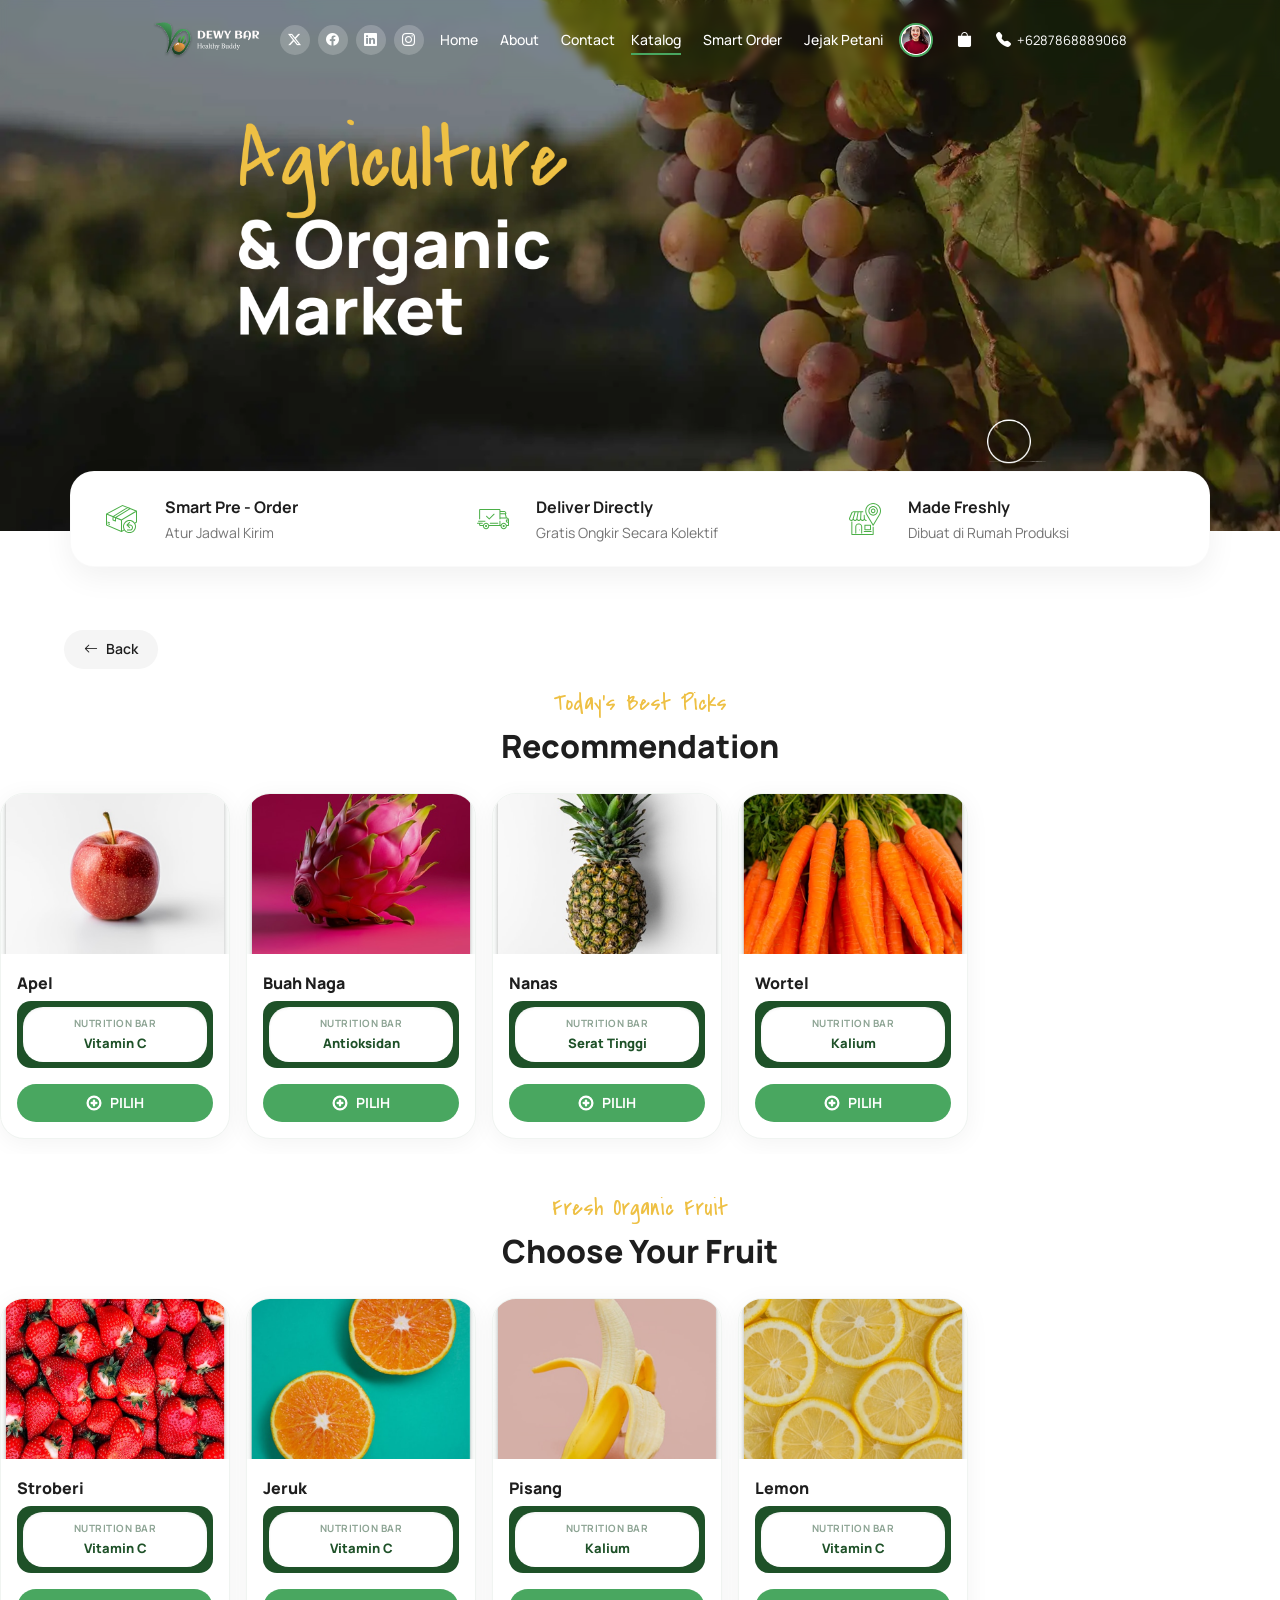
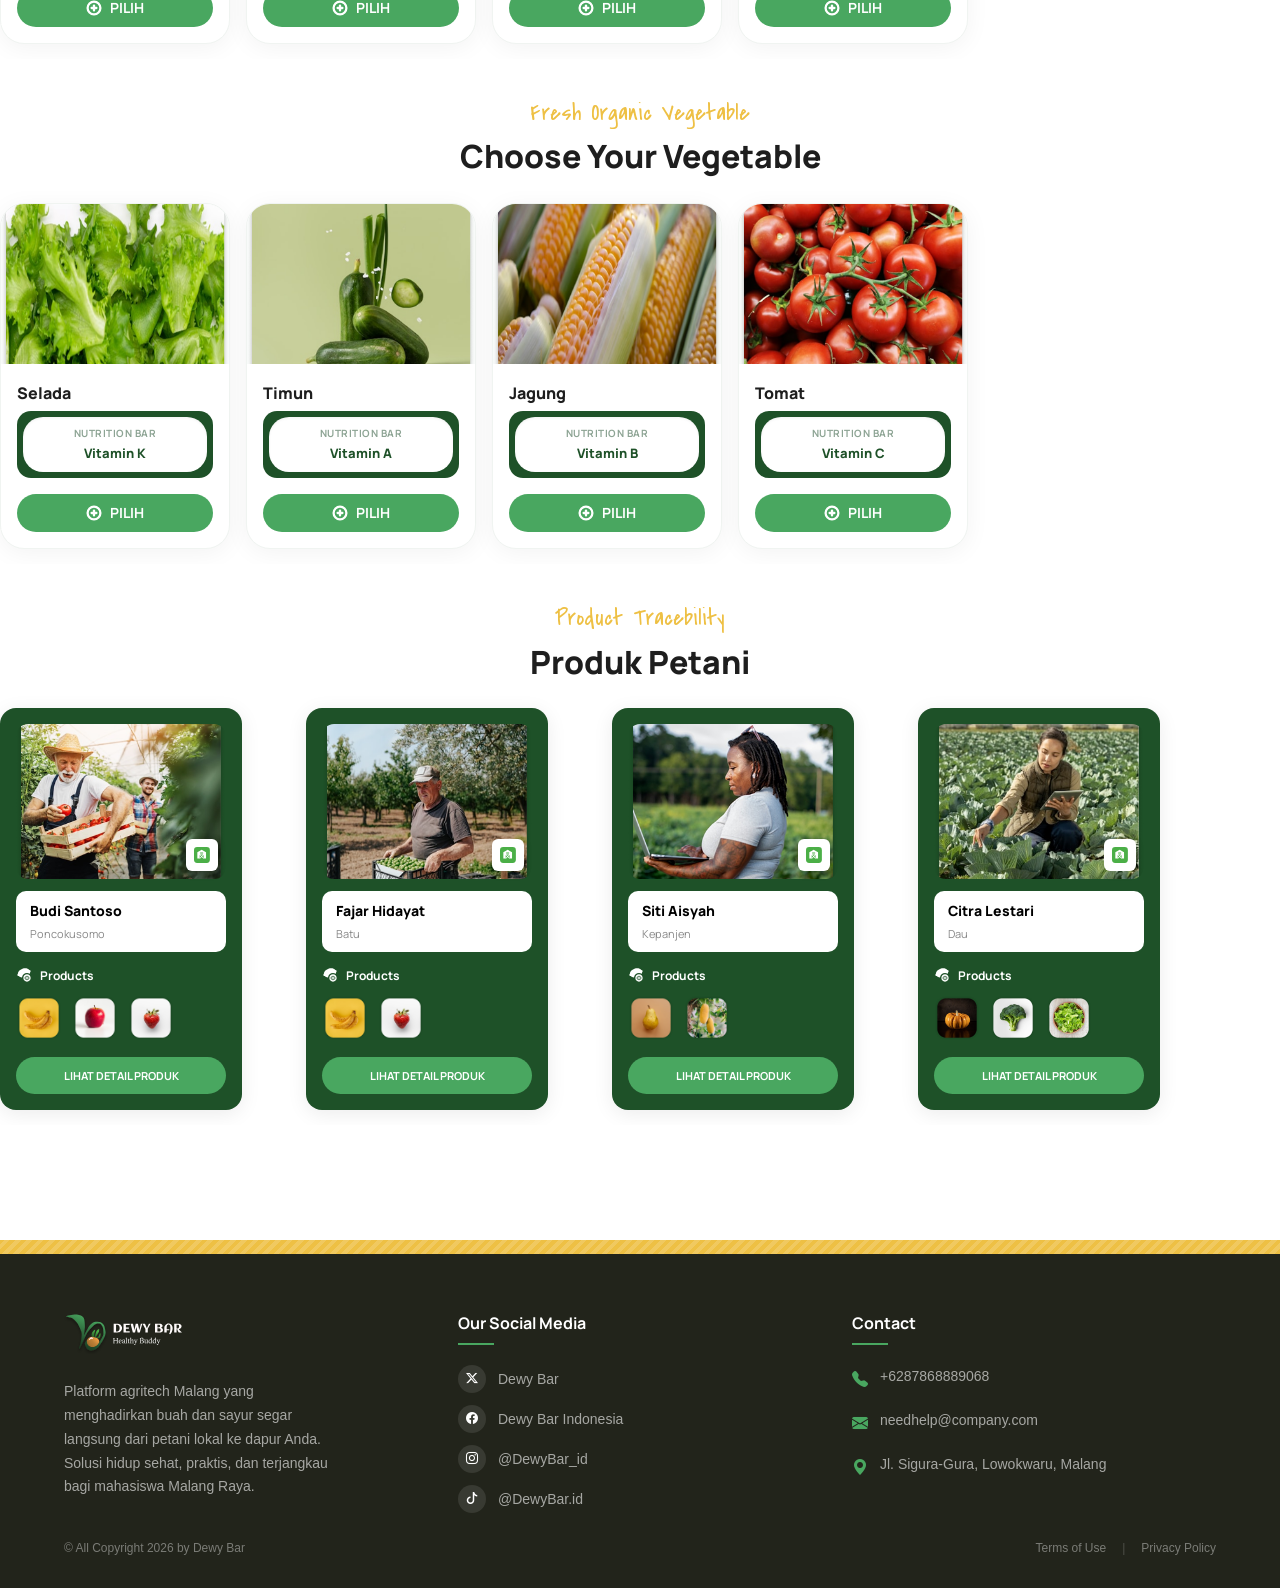
==== commit 121aff77: "logika katalog repair" ====
--- a/views/AfterLogin/katalog-produk-mentah.html
+++ b/views/AfterLogin/katalog-produk-mentah.html
@@ -44,8 +44,7 @@
       background: #ffffff !important;
     }
     .navbar__icon-wrapper { color: #ffffff !important; }
-    .navbar__cart { color: #ffffff !important; }: MAJU KE KIRI & BERJARAK AMAN DI SISI WEB
-       ============================================================ */
+    .navbar__cart { color: #ffffff !important; } /*MAJU KE KIRI & BERJARAK AMAN DI SISI WEB ============================================================ */
     .katalog-main {
       padding-top: 15px !important;
       margin-top: 0 !important;
@@ -231,7 +230,7 @@
       <div class="katalog-scroll-container">
         <product-card id="stroberi" name="Stroberi" price="25000" badge="Vitamin C" img="../../assets/img/katalog-produk-mentah/pilihan-card/stroberi.png" type="buah"></product-card>
         <product-card id="jeruk" name="Jeruk" price="18000" badge="Vitamin C" img="../../assets/img/katalog-produk-mentah/pilihan-card/jeruk.png" type="buah"></product-card>
-        <product-card id="pisang" name="Pisang" price="17500" badge="Kalium" img="../../assets/img/katalog-produk-mentah/pisang.png" type="buah"></product-card>
+        <product-card id="pisang" name="Pisang" price="17500" badge="Kalium" img="../../assets/img/katalog-produk-mentah/pilihan-card/pisang.png" type="buah"></product-card>
         <product-card id="lemon" name="Lemon" price="15000" badge="Vitamin C" img="../../assets/img/katalog-produk-mentah/pilihan-card/lemon.png" type="buah"></product-card>
       </div>
     </section>
@@ -258,7 +257,7 @@
       </div>
       <div class="katalog-scroll-container">
         <farmer-card id="petani-1" name="Budi Santoso" lokasi="Poncokusomo" img="../../assets/img/petani/budi.png" crops-img="../../assets/img/produk-petani/pisang.png, ../../assets/img/produk-petani/apel.png, ../../assets/img/produk-petani/stroberi.png"></farmer-card>
-        <farmer-card id="petani-2" name="Fajar Hidayat" lokasi="Batu" img="../../assets/img/petani/fajar.png" crops-img="../../assets/img/produk-petani/pisang.png, ../../assets/img/produk-petani/jambu.png, ../../assets/img/produk-petani/stroberi.png"></farmer-card>
+        <farmer-card id="petani-2" name="Fajar Hidayat" lokasi="Batu" img="../../assets/img/petani/fajar.png" crops-img="../../assets/img/produk-petani/pisang.png, ../../assets/img/produk-petani/stroberi.png"></farmer-card>
         <farmer-card id="petani-3" name="Siti Aisyah" lokasi="Kepanjen" img="../../assets/img/petani/siti.png" crops-img="../../assets/img/produk-petani/pir.png, ../../assets/img/produk-petani/nangka.png"></farmer-card>
         <farmer-card id="petani-4" name="Citra Lestari" lokasi="Dau" img="../../assets/img/petani/citra.png" crops-img="../../assets/img/produk-petani/labu.png, ../../assets/img/produk-petani/brokoli.png, ../../assets/img/produk-petani/selada.png"></farmer-card>
       </div>
